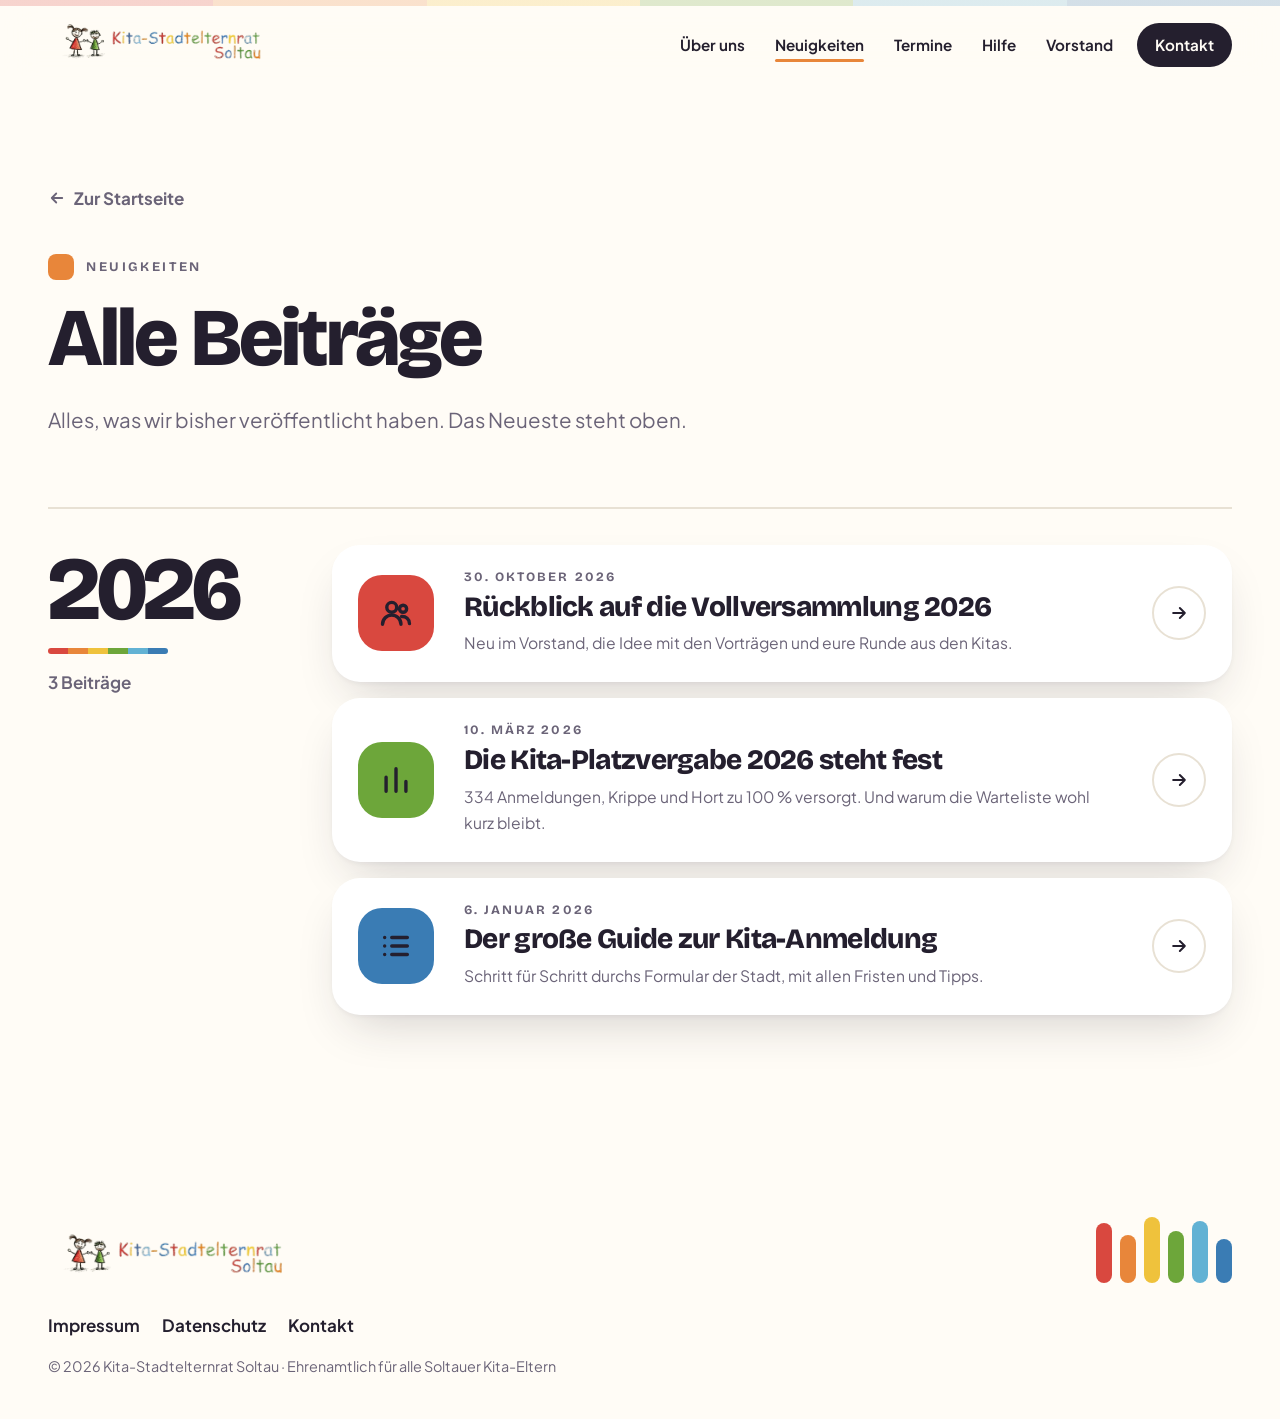
==== neuigkeiten/index.html @ 205c362f "Neue Webseite des Kita-Stadtelternrats Soltau Co-Authored-By: Claude Opus 5.5 <noreply@anthropic.com" ====
<!doctype html>
<html lang="de">
<head>
<meta charset="utf-8">
<meta name="viewport" content="width=device-width, initial-scale=1, viewport-fit=cover">
<title>Alle Neuigkeiten · Kita-Stadtelternrat Soltau</title>
<meta name="description" content="Alle Beiträge des Kita-Stadtelternrats Soltau: Rückblicke, Zahlen und Anleitungen für Eltern.">
<meta name="color-scheme" content="only light">
<meta name="theme-color" content="#FFFCF6">
<link rel="icon" href="../bilder/favicon.png">
<link rel="apple-touch-icon" href="../bilder/symbol.png">
<link rel="stylesheet" href="../css/stil.css">
<script>document.documentElement.classList.add('js')</script>
<script src="../js/bewegung.js" defer></script>
</head>
<body style="--c: var(--orange)">
<a class="springen" href="#inhalt">Zum Inhalt springen</a>

<header class="kopf">
  <div class="bogen"></div>
  <div class="huelle kopf-innen">
    <a class="marke" href="../" aria-label="Kita-Stadtelternrat Soltau, zur Startseite">
      <img src="../bilder/logo.png" alt="Kita-Stadtelternrat Soltau" width="1024" height="200">
    </a>
    <button class="menue-knopf" aria-expanded="false" aria-controls="navi" aria-label="Menü öffnen"><span></span><span></span><span></span></button>
    <nav class="navi" id="navi" aria-label="Hauptmenü">
      <a href="../#ueber-uns" style="--c: var(--rot)">Über uns</a>
      <a href="../neuigkeiten/" style="--c: var(--orange)" aria-current="page">Neuigkeiten</a>
      <a href="../#termine" style="--c: var(--gelb)">Termine</a>
      <a href="../#hilfe" style="--c: var(--gruen)">Hilfe</a>
      <a href="../#vorstand" style="--c: var(--hellblau)">Vorstand</a>
      <a class="knopf-klein" href="../#kontakt" style="--c: var(--blau)">Kontakt</a>
    </nav>
  </div>
</header>
<div class="lesefortschritt" aria-hidden="true"></div>


<main id="inhalt">
  <div class="huelle archiv-kopf">
    <a class="zurueck" href="../"><svg viewBox="0 0 24 24" fill="none" stroke="currentColor" stroke-width="2.4" stroke-linecap="round" stroke-linejoin="round" aria-hidden="true"><path d="M19 12H5M11 6l-6 6 6 6"/></svg>Zur Startseite</a>
    <p class="dachzeile"><i style="--c: var(--orange)"></i>Neuigkeiten</p>
    <h1 class="titel-gross">Alle Beiträge</h1>
    <p class="einleitung">Alles, was wir bisher veröffentlicht haben. Das Neueste steht oben.</p>
  </div>

  <section class="huelle archiv" aria-label="Beiträge nach Jahren">
    <div class="archiv-jahr">
      <div class="archiv-marke kleben">
        <h2>2026</h2>
        <div class="bogen" aria-hidden="true"></div>
        <p>3 Beiträge</p>
      </div>
      <ol class="archiv-liste">
          <li class="zeigen" style="--n: 0">
            <a class="eintrag" href="vollversammlung-2026.html" style="--c: var(--rot)">
              <div class="eintrag-kachel" style="view-transition-name: kachel-vollversammlung" aria-hidden="true"><svg viewBox="0 0 24 24" fill="none" stroke="currentColor" stroke-width="2.4" stroke-linecap="round" stroke-linejoin="round"><circle cx="9" cy="8" r="3.5"/><path d="M2.5 20a6.5 6.5 0 0 1 13 0"/><circle cx="17" cy="9" r="2.5"/><path d="M16 14.5a5 5 0 0 1 5.5 5"/></svg></div>
              <div class="eintrag-text"><time datetime="2026-10-30">30. Oktober 2026</time><h3>Rückblick auf die Vollversammlung 2026</h3><p>Neu im Vorstand, die Idee mit den Vorträgen und eure Runde aus den Kitas.</p></div>
              <span class="eintrag-pfeil" aria-hidden="true"><svg viewBox="0 0 24 24" fill="none" stroke="currentColor" stroke-width="2.4" stroke-linecap="round" stroke-linejoin="round" aria-hidden="true"><path d="M5 12h14M13 6l6 6-6 6"/></svg></span>
            </a>
          </li>
          <li class="zeigen" style="--n: 1">
            <a class="eintrag" href="kita-platzvergabe-2026.html" style="--c: var(--gruen)">
              <div class="eintrag-kachel" style="view-transition-name: kachel-platzvergabe" aria-hidden="true"><svg viewBox="0 0 24 24" fill="none" stroke="currentColor" stroke-width="2.4" stroke-linecap="round" stroke-linejoin="round"><path d="M5 20V10M12 20V4M19 20v-7"/></svg></div>
              <div class="eintrag-text"><time datetime="2026-03-10">10. März 2026</time><h3>Die Kita-Platzvergabe 2026 steht fest</h3><p>334 Anmeldungen, Krippe und Hort zu 100 % versorgt. Und warum die Warteliste wohl kurz bleibt.</p></div>
              <span class="eintrag-pfeil" aria-hidden="true"><svg viewBox="0 0 24 24" fill="none" stroke="currentColor" stroke-width="2.4" stroke-linecap="round" stroke-linejoin="round" aria-hidden="true"><path d="M5 12h14M13 6l6 6-6 6"/></svg></span>
            </a>
          </li>
          <li class="zeigen" style="--n: 2">
            <a class="eintrag" href="kita-anmeldung-2026.html" style="--c: var(--blau)">
              <div class="eintrag-kachel" style="view-transition-name: kachel-anmeldung" aria-hidden="true"><svg viewBox="0 0 24 24" fill="none" stroke="currentColor" stroke-width="2.4" stroke-linecap="round" stroke-linejoin="round"><path d="M9 6h11M9 12h11M9 18h11"/><path d="M4 6h.01M4 12h.01M4 18h.01"/></svg></div>
              <div class="eintrag-text"><time datetime="2026-01-06">6. Januar 2026</time><h3>Der große Guide zur Kita-Anmeldung</h3><p>Schritt für Schritt durchs Formular der Stadt, mit allen Fristen und Tipps.</p></div>
              <span class="eintrag-pfeil" aria-hidden="true"><svg viewBox="0 0 24 24" fill="none" stroke="currentColor" stroke-width="2.4" stroke-linecap="round" stroke-linejoin="round" aria-hidden="true"><path d="M5 12h14M13 6l6 6-6 6"/></svg></span>
            </a>
          </li>
      </ol>
    </div>
  </section>
</main>

<footer class="fuss">
  <div class="huelle">
    <div class="fuss-raster">
      <img class="fuss-logo" src="../bilder/logo.png" alt="Kita-Stadtelternrat Soltau" width="1024" height="200" loading="lazy">
      <div class="fuss-stifte" aria-hidden="true">
        <i style="--c: var(--rot); --h: 60px"></i><i style="--c: var(--orange); --h: 48px"></i><i style="--c: var(--gelb); --h: 66px"></i>
        <i style="--c: var(--gruen); --h: 52px"></i><i style="--c: var(--hellblau); --h: 62px"></i><i style="--c: var(--blau); --h: 44px"></i>
      </div>
    </div>
    <nav class="fuss-links" aria-label="Rechtliches">
      <a href="../impressum.html">Impressum</a>
      <a href="../datenschutz.html">Datenschutz</a>
      <a href="../#kontakt">Kontakt</a>
    </nav>
    <p class="fuss-klein">© 2026 Kita-Stadtelternrat Soltau · Ehrenamtlich für alle Soltauer Kita-Eltern</p>
  </div>
</footer>
</body>
</html>
---- css/stil.css ----
/* Kita-Stadtelternrat Soltau
   Farben aus dem Logo gemessen, wie auf Einladung, Folien und Instagram.
   Jeder Bereich bekommt eine der sechs Farben, die Wachsmalstifte sind das Erkennungszeichen. */

@font-face {
  font-family: "Bricolage Grotesque";
  src: url("../schriften/bricolage-grotesque.woff2") format("woff2");
  font-weight: 400 800;
  font-display: swap;
}
@font-face {
  font-family: "Plus Jakarta Sans";
  src: url("../schriften/plus-jakarta-sans.woff2") format("woff2");
  font-weight: 400 700;
  font-display: swap;
}

@view-transition { navigation: auto; }

:root {
  --rot: #D9483F;
  --orange: #E8863A;
  --gelb: #EFC23C;
  --gruen: #6DA63A;
  --hellblau: #62B2D4;
  --blau: #3A7CB4;

  --tinte: #241F2E;
  --leise: #6B6478;
  --papier: #FFFCF6;
  --sanft: #F6F1E7;
  --karte: #FFFFFF;
  --linie: #E8E1D4;
  --nacht: #241F2E;          /* die dunklen Bereiche wie Zahlen und Hilfe */
  --nacht-text: #F5F1FA;
  --nacht-leise: #ADA4BD;
  --auf-farbe: #241F2E;      /* Schrift auf den Farbfeldern: Weiß auf Gelb wäre unlesbar */

  --schatten: 0 2px 4px rgba(36, 31, 46, .04), 0 22px 50px -18px rgba(36, 31, 46, .22);
  --rund: 28px;
  --rand: clamp(16px, 4.5vw, 48px);
  --breite: 1220px;

  --anzeige: "Bricolage Grotesque", "Arial Black", system-ui, sans-serif;
  --text: "Plus Jakarta Sans", system-ui, -apple-system, "Segoe UI", Roboto, sans-serif;

  --weich: cubic-bezier(.22, 1, .36, 1);
  --feder: cubic-bezier(.34, 1.56, .64, 1);
  color-scheme: only light;   /* immer hell, auch wenn das Handy dunkel eingestellt ist */
}


/* ── Grundlagen ─────────────────────────────────────────────── */
*, *::before, *::after { box-sizing: border-box; }
html { -webkit-text-size-adjust: 100%; scroll-behavior: smooth; scroll-padding-top: 90px; overflow-x: clip; }
body {
  margin: 0;
  background: var(--papier);
  color: var(--tinte);
  font: 400 1.0625rem/1.65 var(--text);
  overflow-x: clip;
  -webkit-font-smoothing: antialiased;
}
img { max-width: 100%; height: auto; display: block; }
a { color: inherit; }
h1, h2, h3 {
  font-family: var(--anzeige);
  font-weight: 800;
  line-height: 1;
  letter-spacing: -.035em;
  margin: 0;
  text-wrap: balance;
}
p, ul, ol, figure { margin: 0; }
:focus-visible { outline: 3px solid var(--blau); outline-offset: 3px; border-radius: 8px; }
::selection { background: var(--gelb); color: var(--auf-farbe); }

.huelle { width: min(var(--breite), 100% - 2 * var(--rand)); margin-inline: auto; }
.nur-vorleser {
  position: absolute; width: 1px; height: 1px; overflow: hidden;
  clip: rect(0 0 0 0); white-space: nowrap;
}
.springen {
  position: absolute; left: 16px; top: -60px; z-index: 100;
  background: var(--tinte); color: var(--papier); padding: 10px 16px; border-radius: 12px;
  font-weight: 700; text-decoration: none; transition: top .2s;
}
.springen:focus { top: 16px; }

/* Die sechs Farben als Streifen, wie oben auf jedem Druckstück */
.bogen {
  height: 6px;
  background: linear-gradient(90deg,
    var(--rot) 0 16.66%, var(--orange) 0 33.33%, var(--gelb) 0 50%,
    var(--gruen) 0 66.66%, var(--hellblau) 0 83.33%, var(--blau) 0);
}

/* ── Kopf ───────────────────────────────────────────────────── */
.kopf {
  position: sticky; top: 0; z-index: 50;
  transition: box-shadow .4s var(--weich);
}
/* Milchglas auf eigener Ebene: direkt auf .kopf würde es das Handy-Menü in die Kopfzeile sperren */
.kopf::before {
  content: ""; position: absolute; inset: 0; z-index: -1;
  background: color-mix(in srgb, var(--papier) 84%, transparent);
  -webkit-backdrop-filter: saturate(1.5) blur(16px);
  backdrop-filter: saturate(1.5) blur(16px);
}
.kopf.gescrollt { box-shadow: 0 1px 0 var(--linie), 0 14px 34px -24px rgba(36, 31, 46, .45); }
.kopf .bogen { opacity: .22; }
/* Beim Scrollen malt sich der blasse Streifen von links kräftig aus, jede Farbe an ihrer Stelle */
.kopf .fortschritt {
  position: absolute; left: 0; top: 0; width: 100%; height: 6px; opacity: 1;
  clip-path: inset(0 calc(100% - var(--fortschritt, 0) * 100%) 0 0);
}
.kopf-innen {
  display: flex; align-items: center; justify-content: space-between; gap: 20px;
  height: 78px; transition: height .4s var(--weich);
}
.kopf.gescrollt .kopf-innen { height: 64px; }
.marke { display: flex; align-items: center; flex: none; border-radius: 14px; }
.marke img { height: 46px; width: auto; transition: height .4s var(--weich); }
.kopf.gescrollt .marke img { height: 40px; }

.navi { display: flex; align-items: center; gap: 2px; }
.navi a {
  --c: var(--blau);
  position: relative; padding: 9px 14px; border-radius: 999px;
  font-weight: 650; font-size: .95rem; text-decoration: none; white-space: nowrap;
  transition: background-color .25s, color .25s;
}
.navi a::after {
  content: ""; position: absolute; left: 14px; right: 14px; bottom: 5px; height: 3px; border-radius: 3px;
  background: var(--c); transform: scaleX(0); transform-origin: 0 50%; transition: transform .35s var(--weich);
}
.navi a:hover::after, .navi a[aria-current]::after { transform: scaleX(1); }
.navi a.knopf-klein {
  background: var(--tinte); color: var(--papier); margin-left: 8px; padding-inline: 18px;
}
.navi a.knopf-klein::after { display: none; }
.navi a.knopf-klein:hover { background: var(--rot); color: #fff; }

.menue-knopf {
  display: none; position: relative; z-index: 70;
  width: 50px; height: 50px; border: 0; border-radius: 16px;
  background: var(--tinte); color: var(--papier); cursor: pointer;
}
.menue-knopf span {
  position: absolute; left: 14px; right: 14px; height: 3px; border-radius: 3px; background: currentColor;
  transition: transform .4s var(--feder), opacity .2s;
}
.menue-knopf span:nth-child(1) { top: 17px; }
.menue-knopf span:nth-child(2) { top: 24px; }
.menue-knopf span:nth-child(3) { top: 31px; }
.menue-offen .menue-knopf span:nth-child(1) { transform: translateY(7px) rotate(45deg); }
.menue-offen .menue-knopf span:nth-child(2) { opacity: 0; transform: scaleX(0); }
.menue-offen .menue-knopf span:nth-child(3) { transform: translateY(-7px) rotate(-45deg); }

@media (max-width: 980px) {
  .menue-knopf { display: block; }
  .navi {
    position: fixed; inset: 0; z-index: 60;
    flex-direction: column; align-items: stretch; justify-content: center; gap: 6px;
    padding: calc(90px + env(safe-area-inset-top, 0px)) var(--rand) calc(40px + env(safe-area-inset-bottom, 0px));
    background: var(--papier);
    clip-path: circle(0 at calc(100% - 45px) 40px);
    transition: clip-path .7s var(--weich);
    visibility: hidden;
  }
  .menue-offen .navi { clip-path: circle(150% at calc(100% - 45px) 40px); visibility: visible; }
  .navi a {
    font-family: var(--anzeige); font-size: clamp(2rem, 9vw, 3rem); font-weight: 800;
    letter-spacing: -.03em; padding: 6px 0 6px 64px; border-radius: 0;
    opacity: 0; transform: translateY(24px);
    transition: opacity .5s var(--weich), transform .6s var(--weich);
  }
  .navi a::before {
    content: ""; position: absolute; left: 0; top: 50%; width: 42px; height: 42px; margin-top: -21px;
    border-radius: 13px; background: var(--c);
  }
  .navi a::after { display: none; }
  .navi a.knopf-klein { background: none; color: inherit; margin: 0; padding-left: 64px; }
  .menue-offen .navi a { opacity: 1; transform: none; }
  .menue-offen .navi a:nth-child(1) { transition-delay: .15s; }
  .menue-offen .navi a:nth-child(2) { transition-delay: .2s; }
  .menue-offen .navi a:nth-child(3) { transition-delay: .25s; }
  .menue-offen .navi a:nth-child(4) { transition-delay: .3s; }
  .menue-offen .navi a:nth-child(5) { transition-delay: .35s; }
  .menue-offen .navi a:nth-child(6) { transition-delay: .4s; }
  .menue-offen { overflow: hidden; }
}

/* ── Knöpfe ─────────────────────────────────────────────────── */
.knoepfe { display: flex; flex-wrap: wrap; gap: 12px; }
.knopf {
  --c: var(--tinte);
  display: inline-flex; align-items: center; gap: 10px;
  padding: 15px 24px; border-radius: 999px;
  border: 2px solid var(--tinte); background: transparent; color: var(--tinte);
  font: 700 1rem/1 var(--text); text-decoration: none; cursor: pointer;
  transition: transform .4s var(--feder), background-color .25s, color .25s, border-color .25s;
  will-change: transform;
}
.knopf svg { width: 18px; height: 18px; transition: transform .35s var(--feder); }
.knopf:hover svg { transform: translateX(4px); }
.knopf:hover { border-color: var(--c); }
.knopf-voll { background: var(--tinte); color: var(--papier); }
.knopf-voll:hover { background: var(--rot); border-color: var(--rot); color: #fff; }
.knopf-hell { border-color: var(--nacht-text); color: var(--nacht-text); }
.knopf-hell.knopf-voll { background: var(--nacht-text); color: var(--nacht); }
.knopf-hell.knopf-voll:hover { background: var(--gelb); border-color: var(--gelb); color: var(--auf-farbe); }
.knopf-hell:not(.knopf-voll):hover { border-color: var(--gelb); color: var(--gelb); }

/* ── Bereiche ───────────────────────────────────────────────── */
.bereich { padding-block: clamp(80px, 12vw, 150px); position: relative; }
.dachzeile {
  display: inline-flex; align-items: center; gap: 12px;
  font: 700 .82rem/1 var(--anzeige); letter-spacing: .2em; text-transform: uppercase; color: var(--leise);
}
.dachzeile i {
  display: block; width: 26px; height: 26px; border-radius: 8px; background: var(--c, var(--rot)); flex: none;
}
.titel-gross { font-size: clamp(2.6rem, 6.4vw, 5.2rem); margin-top: 18px; }
.titel-mittel { font-size: clamp(2rem, 4.4vw, 3.4rem); margin-top: 16px; }
.einleitung { font-size: clamp(1.1rem, 1.6vw, 1.3rem); line-height: 1.6; color: var(--leise); max-width: 60ch; margin-top: 24px; }
.einleitung b, .einleitung strong { color: var(--tinte); font-weight: 650; }
.farbe-rot { color: var(--rot); }

/* ── Startbild ──────────────────────────────────────────────── */
.held { padding-block: clamp(40px, 7vw, 100px) clamp(60px, 8vw, 110px); position: relative; }
.held-raster {
  display: grid; grid-template-columns: minmax(0, 1.25fr) minmax(0, .9fr);
  gap: clamp(24px, 5vw, 80px); align-items: end;
}
.held-titel { font-size: clamp(2.9rem, 8.2vw, 7.4rem); line-height: .93; letter-spacing: -.045em; margin-top: 22px; }
.wort { display: inline-block; overflow: clip; overflow-clip-margin: .12em; vertical-align: top; padding-bottom: .06em; }
.wort > span {
  display: inline-block; transform: translateY(105%);
  animation: wort-auf 1s var(--weich) calc(.1s + var(--i, 0) * .07s) forwards;
}
@keyframes wort-auf { to { transform: none; } }
.stimme { position: relative; display: inline-block; color: var(--rot); white-space: nowrap; }
.kritzel {
  position: absolute; left: -2%; bottom: -.16em; width: 104%; height: .32em; overflow: visible;
  pointer-events: none;
}
.kritzel path {
  fill: none; stroke: var(--rot); stroke-width: 7; stroke-linecap: round; stroke-linejoin: round;
  stroke-dasharray: 700; stroke-dashoffset: 700; opacity: .9;
  animation: kritzeln 1.1s var(--weich) 1.05s forwards;
}
@keyframes kritzeln { to { stroke-dashoffset: 0; } }
.held-unter {
  font-size: clamp(1.1rem, 1.7vw, 1.35rem); line-height: 1.55; color: var(--leise);
  max-width: 34ch; margin-top: 28px;
}
.held .knoepfe { margin-top: 34px; }
.einblenden { opacity: 0; transform: translateY(18px); animation: einblenden .9s var(--weich) var(--d, .6s) forwards; }
@keyframes einblenden { to { opacity: 1; transform: none; } }

.held-bild {
  position: relative; height: clamp(300px, 40vw, 500px);
  display: flex; align-items: flex-end; justify-content: center;
  --mx: 0; --my: 0;
}
.stifte {
  display: flex; align-items: flex-end; justify-content: flex-end; gap: clamp(8px, 1.4vw, 18px);
  flex: 1; min-width: 0; height: 100%; padding-bottom: 6px;
  transform: translate(calc(var(--mx) * -10px), calc(var(--my) * -6px));
  transition: transform .8s var(--weich);
  /* unten abgeschnitten: die Stifte schieben sich von unten ins Bild */
  clip-path: inset(-140px -60px -8px -60px);
}
/* Wachsmalstifte wie die, mit denen das Logo gemalt ist: Spitze, Wachs, Papier mit Wellenlinien */
.stift {
  --h: 300;
  --kragen: 14px;   /* freies Wachs unter der Spitze */
  --ende: 7px;      /* freies Wachs am unteren Ende */
  --licht: linear-gradient(90deg, rgba(36, 31, 46, .08), rgba(255, 255, 255, .45) 17%, rgba(255, 255, 255, 0) 40%,
                           rgba(36, 31, 46, 0) 60%, rgba(36, 31, 46, .28));
  --welle: url("data:image/svg+xml,%3Csvg xmlns='http://www.w3.org/2000/svg' viewBox='0 0 20 12' preserveAspectRatio='none'%3E%3Cpath d='M0 3.5Q5 .5 10 3.5T20 3.5M0 8.5Q5 5.5 10 8.5T20 8.5' fill='none' stroke='rgba(36,31,46,.5)' stroke-width='1.6' vector-effect='non-scaling-stroke'/%3E%3C/svg%3E");
  display: flex; flex-direction: column; flex: 0 1 58px; min-width: 18px;
  height: calc(var(--h) / 330 * 100%);
  filter: drop-shadow(4px 5px 5px rgba(36, 31, 46, .16));
  transform-origin: 50% 100%;
  transform: translateY(115%);
  animation:
    stift-auf 1.2s var(--feder) calc(.3s + var(--i) * .09s) forwards,
    stift-wippen 4.8s ease-in-out calc(1.6s + var(--i) * -.8s) infinite alternate;
  rotate: calc(var(--mx) * (var(--i) - 2.5) * 1.6deg);
  transition: rotate .8s var(--weich);
}
/* die Spitze, schon ein bisschen abgemalt */
.stift::before {
  content: ""; flex: none; aspect-ratio: 1 / 1.05; margin-bottom: -1px;
  background: radial-gradient(ellipse 22% 9% at 51% 7%, rgba(255, 255, 255, .5), transparent), var(--licht), var(--c);
  --spitze: url("data:image/svg+xml,%3Csvg xmlns='http://www.w3.org/2000/svg' viewBox='0 0 100 105' preserveAspectRatio='none'%3E%3Cpath d='M0 105V99C0 95 1.5 91 3.5 87L33 16C35.5 10 39 7.5 45 6.5L56 4.5C62 3.5 65.5 6 67.5 11L96.5 87C98.5 91 100 95 100 99V105Z'/%3E%3C/svg%3E");
  -webkit-mask: var(--spitze) 0 0 / 100% 100% no-repeat;
  mask: var(--spitze) 0 0 / 100% 100% no-repeat;
}
/* der Stift im Papier */
.stift::after {
  --papier-hoehe: calc(100% - var(--kragen) - var(--ende));
  content: ""; flex: 1; min-height: 0; border-radius: 0 0 7px 7px;
  background:
    var(--licht),
    var(--welle) 0 calc(var(--kragen) + 8px) / var(--wellen, 50%) 12px repeat-x,
    var(--welle) 0 calc(100% - var(--ende) - 8px) / var(--wellen, 50%) 12px repeat-x,
    linear-gradient(rgba(36, 31, 46, .45) 0 2px, transparent 2px calc(100% - 2px), rgba(36, 31, 46, .45) 0)
      0 var(--kragen) / 100% var(--papier-hoehe) no-repeat,
    linear-gradient(color-mix(in oklab, var(--c) 88%, #241F2E) 0 0) 0 var(--kragen) / 100% var(--papier-hoehe) no-repeat,
    var(--c);
}
@keyframes stift-auf { to { transform: none; } }
@keyframes stift-wippen { from { translate: 0 0; } to { translate: 0 -14px; } }
.held-bild { padding-left: clamp(90px, 13vw, 170px); }
.kinder {
  position: absolute; left: 0; bottom: 0; width: clamp(100px, 13vw, 170px);
  transform-origin: 50% 100%;
  opacity: 0; animation: einblenden .8s var(--weich) 1.2s forwards, winken 3.2s ease-in-out 2.2s infinite;
  translate: calc(var(--mx) * 14px) 0;
  transition: translate .8s var(--weich);
}
@keyframes winken { 0%, 100% { rotate: 0deg; } 50% { rotate: -3deg; } }
.held-schatten {
  position: absolute; left: 8%; right: 8%; bottom: -4px; height: 14px; border-radius: 50%;
  background: radial-gradient(closest-side, rgba(36, 31, 46, .18), transparent);
}

@media (max-width: 860px) {
  .held-raster { grid-template-columns: 1fr; }
  .held-bild { height: 215px; order: -1; margin-bottom: -12px; justify-content: flex-end; }
  .stifte { height: 100%; gap: 10px; }
  /* schmal wie echte Wachsmalstifte, sonst wirken sie auf dem Handy wie Klötze */
  .stift { flex-basis: 22px; --kragen: 9px; --ende: 5px; --wellen: 100%; }
  .kinder { left: 0; width: 130px; }
}

/* ── Laufband ───────────────────────────────────────────────── */
.laufband {
  background: var(--nacht); color: var(--nacht-text);
  transform: rotate(-1.6deg); margin-inline: -20px; padding: 18px 0; overflow: hidden;
  position: relative; z-index: 2;
}
.laufband-spur {
  display: flex; width: max-content; gap: 34px; align-items: center;
  animation: laufen 46s linear infinite;
}
.laufband:hover .laufband-spur { animation-play-state: paused; }
.laufband span { font: 800 clamp(1.3rem, 2.6vw, 2rem)/1 var(--anzeige); letter-spacing: -.02em; white-space: nowrap; }
.laufband b { display: block; width: 18px; height: 18px; border-radius: 6px; background: var(--c); flex: none; rotate: 12deg; }
@keyframes laufen { to { transform: translateX(-50%); } }

/* ── Erscheinen beim Scrollen ───────────────────────────────── */
.js .zeigen { opacity: 0; transform: translateY(40px); transition: opacity .9s var(--weich), transform 1s var(--weich); transition-delay: calc(var(--n, 0) * 90ms); }
.js .zeigen.da { opacity: 1; transform: none; }

/* ── Wer wir sind ───────────────────────────────────────────── */
.drei { display: grid; grid-template-columns: repeat(3, minmax(0, 1fr)); gap: 20px; margin-top: 56px; }
.drei-karte {
  position: relative; padding: 34px 30px 36px; border-radius: var(--rund);
  background: var(--nacht); color: var(--nacht-text); overflow: hidden;
  transform-style: preserve-3d;
  transition: transform .5s var(--weich), box-shadow .5s var(--weich);
}
.drei-karte:hover { box-shadow: var(--schatten); }
.drei-karte .symbol {
  width: 64px; height: 64px; border-radius: 20px; background: var(--c);
  display: grid; place-items: center; color: var(--auf-farbe);
  transition: transform .6s var(--feder), border-radius .6s var(--weich);
}
.drei-karte:hover .symbol { transform: rotate(-10deg) scale(1.08); border-radius: 50%; }
.symbol svg { width: 30px; height: 30px; }
.drei-karte h3 { font-size: 2rem; margin-top: 30px; }
.drei-karte p { color: var(--nacht-leise); margin-top: 12px; }
.drei-karte::after {
  content: ""; position: absolute; right: -40px; top: -40px; width: 140px; height: 140px; border-radius: 40px;
  background: var(--c); opacity: .12; rotate: 20deg; transition: rotate 1s var(--weich), scale 1s var(--weich);
}
.drei-karte:hover::after { rotate: 60deg; scale: 1.3; }
.motivation {
  margin-top: 40px; font: 800 clamp(1.4rem, 2.6vw, 2.1rem)/1.2 var(--anzeige); letter-spacing: -.02em; max-width: 30ch;
}
.motivation span { color: var(--leise); font-weight: 600; }

/* ── Wofür wir uns einsetzen ────────────────────────────────── */
.einsatz { background: var(--sanft); }
.einsatz-raster { display: grid; grid-template-columns: minmax(0, .85fr) minmax(0, 1.15fr); gap: clamp(32px, 6vw, 90px); }
.kleben { position: sticky; top: 130px; align-self: start; }
.themen-liste { display: flex; flex-direction: column; gap: 18px; }
.thema {
  display: grid; grid-template-columns: auto minmax(0, 1fr); gap: 26px; align-items: start;
  padding: 34px; border-radius: var(--rund); background: var(--karte); box-shadow: var(--schatten);
}
.thema-nr {
  width: 76px; height: 76px; border-radius: 24px; background: var(--c); color: var(--auf-farbe);
  display: grid; place-items: center; font: 800 1.9rem/1 var(--anzeige);
  transition: transform .9s var(--feder) .2s;
}
.js .thema .thema-nr { transform: rotate(-8deg) scale(.7); }
.js .thema.da .thema-nr { transform: none; }
.thema h3 { font-size: clamp(1.6rem, 2.6vw, 2.1rem); }
.thema p { color: var(--leise); margin-top: 10px; }

/* ── Aufbau: die Treppe ─────────────────────────────────────── */
.treppe { display: grid; grid-template-columns: repeat(3, minmax(0, 1fr)); gap: 20px; align-items: end; margin-top: 64px; }
.stufe {
  --hoehe: 300px;
  position: relative; min-height: var(--hoehe); padding: 30px; border-radius: var(--rund);
  background: var(--karte); border: 2px solid var(--linie);
  display: flex; flex-direction: column; justify-content: flex-start;
  transform-origin: 50% 100%;
  transition: transform 1.1s var(--feder), opacity .6s var(--weich);
  transition-delay: calc(var(--n) * 160ms);
}
.js .stufe { transform: scaleY(.25); opacity: 0; }
.js .stufe > * { opacity: 0; }
.stufe > * { transition: opacity .6s var(--weich) calc(var(--n) * 160ms + .5s); }
.js .treppe.da .stufe, .js .treppe.da .stufe > * { transform: none; opacity: 1; }
.stufe:nth-child(1) { --hoehe: 280px; }
.stufe:nth-child(2) { --hoehe: 350px; }
.stufe:nth-child(3) { --hoehe: 420px; background: var(--nacht); color: var(--nacht-text); border-color: var(--nacht); }
.stufe-kopf { display: flex; justify-content: space-between; align-items: center; }
.stufe-kopf small { font: 700 .78rem/1 var(--anzeige); letter-spacing: .2em; color: var(--leise); }
.stufe:nth-child(3) .stufe-kopf small, .stufe:nth-child(3) p { color: var(--nacht-leise); }
.stufe-kopf b {
  width: 54px; height: 54px; border-radius: 17px; background: var(--c); color: var(--auf-farbe);
  display: grid; place-items: center; font: 800 1.5rem/1 var(--anzeige);
}
.stufe h3 { font-size: clamp(1.5rem, 2.4vw, 2rem); margin-top: auto; padding-top: 40px; }
.stufe p { color: var(--leise); margin-top: 10px; }
.treppe-pfeil { color: var(--leise); margin-top: 26px; max-width: 62ch; }

/* ── Partner: die Umlaufbahn ────────────────────────────────── */
.partner-raster { display: grid; grid-template-columns: minmax(0, 1fr) minmax(0, 1fr); gap: clamp(32px, 6vw, 80px); align-items: center; }
.bahn { position: relative; width: min(100%, 540px); aspect-ratio: 1; margin-inline: auto; }
.bahn-ring {
  position: absolute; inset: 12%; border-radius: 50%;
  border: 2px dashed var(--linie);
  animation: drehen 80s linear infinite;
}
.bahn-ring.zwei { inset: 26%; border-style: dotted; animation-direction: reverse; animation-duration: 60s; }
.bahn-dreher { position: absolute; inset: 0; animation: drehen 70s linear infinite; }
.bahn:hover .bahn-dreher, .bahn:hover .bahn-ring, .bahn:hover .bahn-chip { animation-play-state: paused; }
.bahn-linien { position: absolute; inset: 0; width: 100%; height: 100%; overflow: visible; }
.bahn-linien line { stroke: var(--linie); stroke-width: .5; stroke-dasharray: 100; transition: stroke-dashoffset 1.4s var(--weich); }
.js .bahn-linien line { stroke-dashoffset: 100; }
.js .bahn.da .bahn-linien line { stroke-dashoffset: 0; }
.bahn-chip {
  position: absolute; left: var(--x); top: var(--y);
  translate: -50% -50%;
  animation: drehen 70s linear infinite reverse;
}
.bahn-chip span {
  display: block; padding: 12px 18px; border-radius: 999px; white-space: nowrap;
  background: var(--karte); border: 2px solid var(--linie); box-shadow: var(--schatten);
  font: 700 clamp(.82rem, 1.5vw, 1rem)/1 var(--text);
  transition: scale .8s var(--feder) calc(.4s + var(--n) * .12s);
}
.js .bahn-chip span { scale: 0; }
.js .bahn.da .bahn-chip span { scale: 1; }
.bahn-chip.gross span { background: var(--rot); border-color: var(--rot); color: #fff; font-size: clamp(.95rem, 1.8vw, 1.15rem); padding: 15px 22px; }
.bahn-chip.hervor span { background: var(--gruen); border-color: var(--gruen); color: var(--auf-farbe); }
.bahn-mitte {
  position: absolute; inset: 34%; border-radius: 50%; background: var(--nacht); color: var(--nacht-text);
  display: grid; place-items: center; text-align: center; padding: 10px;
  font: 800 clamp(.95rem, 1.9vw, 1.35rem)/1.05 var(--anzeige); letter-spacing: -.02em;
  box-shadow: 0 0 0 10px color-mix(in srgb, var(--nacht) 12%, transparent), 0 0 0 22px color-mix(in srgb, var(--nacht) 6%, transparent);
  animation: pochen 3.6s ease-in-out infinite;
}
@keyframes drehen { to { rotate: 360deg; } }
@keyframes pochen { 50% { box-shadow: 0 0 0 16px color-mix(in srgb, var(--nacht) 10%, transparent), 0 0 0 34px color-mix(in srgb, var(--nacht) 4%, transparent); } }
.stimme-box {
  margin-top: 30px; padding: 26px 28px; border-radius: 24px;
  background: color-mix(in srgb, var(--gruen) 16%, var(--papier));
  display: grid; grid-template-columns: auto minmax(0, 1fr); gap: 18px; align-items: start;
}
.stimme-box i { width: 46px; height: 46px; border-radius: 14px; background: var(--gruen); display: block; }
.stimme-box b { font: 800 1.3rem/1.1 var(--anzeige); display: block; }
.stimme-box p { color: var(--leise); margin-top: 6px; }

/* ── Zahlen ─────────────────────────────────────────────────── */
.zahlen { background: var(--nacht); color: var(--nacht-text); overflow: hidden; }
.zahlen .dachzeile, .zahlen .einleitung { color: var(--nacht-leise); }
.zahlen-raster { display: grid; grid-template-columns: repeat(3, minmax(0, 1fr)); gap: 20px; margin-top: 56px; }
.zahl {
  padding: 34px 30px; border-radius: var(--rund);
  background: color-mix(in srgb, var(--nacht-text) 6%, transparent);
  border: 1px solid color-mix(in srgb, var(--nacht-text) 12%, transparent);
  display: flex; flex-direction: column; gap: 14px;
}
.zahl-wert {
  font: 800 clamp(3.4rem, 7vw, 5.6rem)/.9 var(--anzeige); letter-spacing: -.05em;
  font-variant-numeric: tabular-nums; color: var(--c);
}
.zahl-wert small { font-size: .45em; letter-spacing: -.02em; }
.zahl p { color: var(--nacht-leise); }
.zahl p b { color: var(--nacht-text); }
.balken { height: 12px; border-radius: 99px; background: color-mix(in srgb, var(--nacht-text) 12%, transparent); overflow: hidden; margin-top: auto; }
.balken i { display: block; height: 100%; width: var(--w); border-radius: 99px; background: var(--c); transform-origin: 0 50%; transition: transform 2s var(--weich) .3s; }
.js .balken i { transform: scaleX(0); }
.js .zahlen-raster.da .balken i { transform: none; }
.zahlen .knoepfe { margin-top: 40px; }
.zahlen-deko {
  position: absolute; right: -60px; bottom: -80px; display: flex; gap: 14px; align-items: flex-end; opacity: .14; rotate: -14deg;
  pointer-events: none;
}
.zahlen-deko i { display: block; width: 46px; border-radius: 99px; background: var(--c); }

/* ── Neuigkeiten ────────────────────────────────────────────── */
.kopf-zeile { display: flex; justify-content: space-between; align-items: end; gap: 24px; flex-wrap: wrap; }
.beitraege { display: grid; grid-template-columns: repeat(3, minmax(0, 1fr)); gap: 22px; margin-top: 56px; }
.beitrag {
  position: relative; display: flex; flex-direction: column;
  border-radius: var(--rund); background: var(--karte); box-shadow: var(--schatten);
  text-decoration: none; overflow: hidden;
  transition: transform .5s var(--weich), box-shadow .5s var(--weich);
}
.beitrag:hover { transform: translateY(-8px) rotate(-.4deg); }
.beitrag-bild {
  position: relative; height: 200px; background: color-mix(in srgb, var(--c) 22%, var(--papier));
  display: flex; align-items: flex-end; gap: 10px; padding: 0 26px; overflow: hidden;
}
.beitrag-bild i {
  display: block; width: 30px; border-radius: 99px 99px 0 0; background: var(--c);
  height: var(--h); transition: height .7s var(--feder);
  transition-delay: calc(var(--i) * 50ms);
}
.beitrag:hover .beitrag-bild i { height: calc(var(--h) + 30px); }
.beitrag-bild i:nth-child(2n) { opacity: .55; }
.beitrag-kachel {
  position: absolute; right: 24px; top: 24px; width: 72px; height: 72px; border-radius: 22px; background: var(--c);
  display: grid; place-items: center; color: var(--auf-farbe);
  transition: transform .6s var(--feder), border-radius .6s var(--weich);
}
.beitrag:hover .beitrag-kachel { transform: rotate(12deg) scale(1.1); border-radius: 50%; }
.beitrag-kachel svg { width: 32px; height: 32px; }
.beitrag-text { padding: 26px 28px 30px; display: flex; flex-direction: column; gap: 12px; flex: 1; }
.beitrag-text time, .eintrag-text time { font: 700 .8rem/1 var(--anzeige); letter-spacing: .16em; text-transform: uppercase; color: var(--leise); }
.beitrag-text h3 { font-size: 1.55rem; line-height: 1.08; letter-spacing: -.025em; }
.beitrag-text p { color: var(--leise); font-size: .98rem; }
.weiter { margin-top: auto; padding-top: 8px; font-weight: 700; display: inline-flex; align-items: center; gap: 8px; }
.weiter svg { width: 18px; height: 18px; transition: transform .35s var(--feder); }
.beitrag:hover .weiter svg { transform: translateX(6px); }

/* ── Termin ─────────────────────────────────────────────────── */
.termin {
  display: grid; grid-template-columns: auto minmax(0, 1fr) auto; gap: clamp(24px, 4vw, 56px); align-items: center;
  margin-top: 48px; padding: clamp(28px, 4vw, 52px); border-radius: 36px;
  background: color-mix(in srgb, var(--blau) 12%, var(--papier)); border: 2px solid color-mix(in srgb, var(--blau) 30%, transparent);
}
.kalender {
  width: clamp(130px, 16vw, 180px); border-radius: 28px; overflow: hidden; background: var(--karte);
  box-shadow: var(--schatten); text-align: center; rotate: -4deg; transition: rotate .6s var(--feder);
}
.termin:hover .kalender { rotate: 3deg; }
.kalender small { display: block; background: var(--blau); color: #fff; padding: 10px; font: 700 .85rem/1 var(--anzeige); letter-spacing: .18em; text-transform: uppercase; }
.kalender b { display: block; font: 800 clamp(3.6rem, 7vw, 5rem)/1 var(--anzeige); letter-spacing: -.05em; padding: 14px 0 4px; }
.kalender span { display: block; padding-bottom: 16px; font-weight: 700; color: var(--leise); }
.termin h3 { font-size: clamp(1.8rem, 3.6vw, 2.8rem); }
.termin p { color: var(--leise); margin-top: 12px; max-width: 46ch; }
.countdown { text-align: center; }
.countdown b { display: block; font: 800 clamp(3.4rem, 7vw, 5.4rem)/.9 var(--anzeige); letter-spacing: -.05em; color: var(--blau); font-variant-numeric: tabular-nums; }
.countdown span { font-weight: 700; color: var(--leise); }

/* ── Hilfe ──────────────────────────────────────────────────── */
.hilfe { background: var(--nacht); color: var(--nacht-text); overflow: hidden; }
.hilfe .dachzeile { color: var(--nacht-leise); }
.hilfe .einleitung { color: var(--nacht-leise); }
.hilfe .einleitung b { color: var(--nacht-text); }
.hilfe-raster { display: grid; grid-template-columns: minmax(0, 1fr) minmax(0, 1fr); gap: clamp(32px, 6vw, 90px); align-items: start; }
.hilfe .knoepfe { margin-top: 36px; }
.fragen { display: flex; flex-direction: column; gap: 12px; }
.fragen h3 { font-size: 1.1rem; font-family: var(--anzeige); letter-spacing: .14em; text-transform: uppercase; color: var(--nacht-leise); margin-bottom: 8px; }
.frage {
  border-radius: 22px; background: color-mix(in srgb, var(--nacht-text) 7%, transparent);
  border: 1px solid color-mix(in srgb, var(--nacht-text) 12%, transparent);
  overflow: hidden; transition: background-color .3s;
}
.frage[open] { background: color-mix(in srgb, var(--nacht-text) 11%, transparent); }
.frage summary {
  list-style: none; cursor: pointer; display: flex; gap: 16px; align-items: center; justify-content: space-between;
  padding: 22px 24px; font: 700 1.1rem/1.3 var(--text);
}
.frage summary::-webkit-details-marker { display: none; }
.frage summary i {
  flex: none; width: 36px; height: 36px; border-radius: 12px; background: var(--c); position: relative;
  transition: rotate .5s var(--feder), border-radius .4s;
}
.frage summary i::before, .frage summary i::after {
  content: ""; position: absolute; left: 50%; top: 50%; width: 14px; height: 3px; margin: -1.5px 0 0 -7px;
  background: var(--auf-farbe); border-radius: 2px;
}
.frage summary i::after { rotate: 90deg; transition: rotate .4s var(--weich); }
.frage[open] summary i { rotate: 180deg; border-radius: 50%; }
.frage[open] summary i::after { rotate: 0deg; }
.frage-antwort { padding: 0 24px 24px; color: var(--nacht-leise); }
.frage-antwort p + p { margin-top: 10px; }
.hilfe-deko { position: absolute; left: -40px; bottom: -60px; display: flex; gap: 12px; align-items: flex-end; opacity: .1; rotate: 12deg; pointer-events: none; }
.hilfe-deko i { display: block; width: 40px; border-radius: 99px; background: var(--c); }

/* ── Vorstand ───────────────────────────────────────────────── */
.vorstand-raster { display: grid; grid-template-columns: repeat(5, minmax(0, 1fr)); gap: 18px; margin-top: 56px; }
.person {
  padding: 26px 22px 28px; border-radius: var(--rund); background: var(--karte); box-shadow: var(--schatten);
  display: flex; flex-direction: column; gap: 6px; position: relative;
}
.person-zeichen {
  width: 84px; height: 84px; border-radius: 26px; background: var(--c); color: var(--auf-farbe);
  display: grid; place-items: center; font: 800 2rem/1 var(--anzeige); letter-spacing: -.04em; margin-bottom: 18px;
  transition: transform .6s var(--feder), border-radius .5s var(--weich);
}
.person:hover .person-zeichen { transform: rotate(-8deg) translateY(-4px); border-radius: 50%; }
.person h3 { font-size: 1.3rem; letter-spacing: -.02em; line-height: 1.1; }
.person p { color: var(--leise); font-size: .95rem; line-height: 1.4; }
.neu {
  position: absolute; right: 16px; top: 16px; padding: 6px 12px; border-radius: 99px;
  background: var(--gruen); color: var(--auf-farbe); font: 800 .75rem/1 var(--anzeige); letter-spacing: .1em; text-transform: uppercase;
  animation: wackeln 2.6s ease-in-out infinite;
}
@keyframes wackeln { 0%, 70%, 100% { rotate: 0deg; } 76% { rotate: -8deg; } 84% { rotate: 7deg; } 92% { rotate: -3deg; } }
.vertretung-hinweis {
  margin-top: 28px; padding: 24px 28px; border-radius: 24px; background: var(--sanft);
  display: flex; gap: 18px; align-items: center; flex-wrap: wrap;
}
.vertretung-hinweis p { color: var(--leise); flex: 1 1 30ch; min-width: 0; }
.vertretung-hinweis b { color: var(--tinte); }

/* ── Kontakt ────────────────────────────────────────────────── */
.kontakt { background: var(--sanft); }
.post {
  display: block; margin-top: 30px; text-decoration: none; overflow-wrap: anywhere;
  font: 800 clamp(1.7rem, 5.6vw, 4.6rem)/1 var(--anzeige); letter-spacing: -.045em;
  background: linear-gradient(90deg, var(--rot), var(--orange), var(--gelb), var(--gruen), var(--hellblau), var(--blau), var(--rot)) 0 100% / 200% 6px no-repeat;
  padding-bottom: 14px; transition: background-position 1.2s var(--weich);
}
.post:hover { background-position: 100% 100%; }
.kontakt-raster { display: grid; grid-template-columns: repeat(3, minmax(0, 1fr)); gap: 18px; margin-top: 44px; }
.kontakt-karte { padding: 26px 28px; border-radius: 24px; background: var(--karte); }
.kontakt-karte small { display: block; font: 700 .78rem/1 var(--anzeige); letter-spacing: .18em; text-transform: uppercase; color: var(--leise); margin-bottom: 12px; }
.kontakt-karte a, .kontakt-karte p { font-weight: 650; font-size: 1.1rem; line-height: 1.45; text-decoration: none; }
.kopieren {
  margin-top: 26px; display: inline-flex; align-items: center; gap: 10px; border: 0; cursor: pointer;
  padding: 12px 18px; border-radius: 999px; background: var(--karte); color: var(--tinte);
  font: 700 .95rem/1 var(--text); box-shadow: var(--schatten); transition: transform .4s var(--feder);
}
.kopieren:hover { transform: translateY(-2px); }
.kopieren svg { width: 18px; height: 18px; }
.kopieren.ok { background: var(--gruen); color: var(--auf-farbe); }

/* ── Fuß ────────────────────────────────────────────────────── */
.fuss { padding-block: 70px 40px; }
.fuss-raster { display: flex; justify-content: space-between; align-items: flex-end; gap: 30px; flex-wrap: wrap; }
.fuss-logo { width: 260px; }
.fuss-stifte { display: flex; gap: 8px; align-items: flex-end; height: 70px; }
.fuss-stifte i { display: block; width: 16px; border-radius: 99px; background: var(--c); height: var(--h); transition: height .5s var(--feder); }
.fuss-stifte:hover i { height: calc(var(--h) * .5); }
.fuss-stifte:hover i:nth-child(2n) { height: 100%; }
.fuss-links { display: flex; gap: 22px; flex-wrap: wrap; margin-top: 28px; font-weight: 650; }
.fuss-links a { text-decoration: none; }
.fuss-links a:hover { text-decoration: underline; text-decoration-thickness: 2px; text-underline-offset: 4px; }
.fuss-klein { color: var(--leise); font-size: .9rem; margin-top: 16px; }

/* ── Beitragsseiten ─────────────────────────────────────────── */
/* Kopf, Text und Rechtsseiten teilen sich eine Spalte, damit die linken Kanten fluchten */
.artikel-kopf, .artikel, .recht { max-width: 760px; margin-inline: auto; }
.artikel-kopf { padding-block: clamp(48px, 8vw, 100px) 40px; }
.zurueck { display: inline-flex; align-items: center; gap: 8px; font-weight: 700; text-decoration: none; color: var(--leise); }
.zurueck svg { width: 18px; height: 18px; transition: transform .35s var(--feder); }
.zurueck:hover svg { transform: translateX(-5px); }
.artikel-kachel {
  width: 96px; height: 96px; border-radius: 30px; background: var(--c); color: var(--auf-farbe);
  display: grid; place-items: center; margin-top: 36px;
  animation: kachel-rein 1s var(--feder) both;
}
.artikel-kachel svg { width: 42px; height: 42px; }
@keyframes kachel-rein { from { transform: scale(.4) rotate(-30deg); } }
.artikel-kopf h1 { font-size: clamp(2.3rem, 5.6vw, 4.4rem); margin-top: 28px; max-width: 20ch; }
.artikel-meta { margin-top: 22px; color: var(--leise); font-weight: 600; display: flex; gap: 16px; flex-wrap: wrap; }
.artikel {
  padding-bottom: 100px;
  font-size: 1.12rem; line-height: 1.75;
}
.artikel > * + * { margin-top: 1.1em; }
.artikel h2 { font-size: clamp(1.6rem, 3vw, 2.1rem); margin-top: 2em; letter-spacing: -.025em; line-height: 1.1; }
.artikel h3 { font-size: 1.3rem; margin-top: 1.6em; letter-spacing: -.015em; line-height: 1.2; }
.artikel ul, .artikel ol { padding-left: 1.3em; }
.artikel li + li { margin-top: .5em; }
.artikel li::marker { color: var(--c); font-weight: 800; }
.artikel a { text-decoration-thickness: 2px; text-underline-offset: 3px; text-decoration-color: var(--c); }
.artikel strong { font-weight: 700; }
.kasten {
  padding: 24px 28px; border-radius: 22px; background: color-mix(in srgb, var(--c) 14%, var(--papier));
  border: 2px solid color-mix(in srgb, var(--c) 30%, transparent);
}
.kasten > * + * { margin-top: .7em; }
.artikel-zahlen { display: grid; grid-template-columns: repeat(3, minmax(0, 1fr)); gap: 12px; }
.artikel-zahlen div { padding: 20px; border-radius: 20px; background: var(--sanft); }
.artikel-zahlen b { display: block; font: 800 2.4rem/1 var(--anzeige); letter-spacing: -.04em; color: var(--c); font-variant-numeric: tabular-nums; }
.artikel-zahlen span { display: block; font-size: .95rem; color: var(--leise); margin-top: 6px; line-height: 1.35; }
.lesefortschritt { position: fixed; left: 0; right: 0; bottom: 0; height: 5px; z-index: 40; transform-origin: 0 50%; transform: scaleX(var(--fortschritt, 0)); background: var(--c); }
.weitere { border-top: 2px solid var(--linie); padding-block: 70px; }
.weitere h2 { font-size: clamp(1.8rem, 3.6vw, 2.6rem); }
.weitere .beitraege { grid-template-columns: repeat(2, minmax(0, 1fr)); margin-top: 32px; }

/* ── Alle Beiträge ──────────────────────────────────────────── */
.archiv-kopf { padding-block: clamp(48px, 8vw, 100px) clamp(40px, 6vw, 70px); }
.archiv-kopf .dachzeile { display: flex; margin-top: 40px; }
.archiv { padding-bottom: clamp(80px, 10vw, 130px); }
.archiv-jahr {
  display: grid; grid-template-columns: minmax(0, 220px) minmax(0, 1fr); gap: clamp(24px, 5vw, 70px);
  border-top: 2px solid var(--linie); padding-top: 36px;
}
.archiv-jahr + .archiv-jahr { margin-top: 80px; }
.archiv-marke h2 { font-size: clamp(3.2rem, 7vw, 5.6rem); letter-spacing: -.05em; font-variant-numeric: tabular-nums; }
.archiv-marke .bogen { width: 120px; border-radius: 99px; margin-top: 14px; }
.archiv-marke p { margin-top: 14px; color: var(--leise); font-weight: 650; }
.archiv-liste { list-style: none; margin: 0; padding: 0; display: grid; gap: 16px; }
.eintrag {
  position: relative; display: grid; grid-template-columns: auto minmax(0, 1fr) auto; align-items: center;
  gap: clamp(16px, 3vw, 30px); padding: clamp(18px, 2.4vw, 26px);
  border-radius: var(--rund); background: var(--karte); box-shadow: var(--schatten);
  text-decoration: none; overflow: hidden; isolation: isolate;
  transition: transform .5s var(--weich);
}
/* beim Drüberfahren läuft die Farbe des Beitrags von links hinein */
.eintrag::before {
  content: ""; position: absolute; inset: 0; z-index: -1;
  background: color-mix(in srgb, var(--c) 14%, var(--karte));
  transform: scaleX(0); transform-origin: 0 50%; transition: transform .6s var(--weich);
}
.eintrag:hover { transform: translateX(8px); }
.eintrag:hover::before { transform: none; }
.eintrag-kachel {
  width: 76px; height: 76px; border-radius: 24px; background: var(--c); color: var(--auf-farbe);
  display: grid; place-items: center;
  transition: transform .6s var(--feder), border-radius .6s var(--weich);
}
.eintrag:hover .eintrag-kachel { transform: rotate(12deg) scale(1.08); border-radius: 50%; }
.eintrag-kachel svg { width: 34px; height: 34px; }
.eintrag-text { display: grid; gap: 8px; }
.eintrag-text h3 { font-size: clamp(1.3rem, 2.4vw, 1.75rem); line-height: 1.1; letter-spacing: -.025em; }
.eintrag-text p { color: var(--leise); font-size: .98rem; }
.eintrag-pfeil {
  width: 54px; height: 54px; border-radius: 50%; border: 2px solid var(--linie);
  display: grid; place-items: center;
  transition: background-color .3s, border-color .3s, color .3s;
}
.eintrag-pfeil svg { width: 20px; height: 20px; transition: transform .4s var(--feder); }
.eintrag:hover .eintrag-pfeil { background: var(--c); border-color: var(--c); color: var(--auf-farbe); }
.eintrag:hover .eintrag-pfeil svg { transform: translateX(3px); }
@media (max-width: 900px) {
  .archiv-jahr { grid-template-columns: 1fr; gap: 26px; }
}
@media (max-width: 560px) {
  .eintrag { grid-template-columns: auto minmax(0, 1fr); align-items: start; }
  .eintrag-kachel { width: 54px; height: 54px; border-radius: 18px; }
  .eintrag-kachel svg { width: 26px; height: 26px; }
  .eintrag-pfeil { display: none; }
}

.recht { padding-bottom: 100px; }
.recht h2 { font-size: 1.5rem; margin-top: 2em; letter-spacing: -.02em; }
.recht p, .recht ul { margin-top: .8em; color: var(--leise); }
.recht strong { color: var(--tinte); }

.nicht-gefunden { min-height: 70vh; display: grid; place-items: center; text-align: center; padding-block: 60px; }
.nicht-gefunden .stifte { height: 200px; justify-content: center; margin-bottom: 30px; }
.nicht-gefunden .stift:nth-child(odd) { animation: stift-auf 1.2s var(--feder) calc(.3s + var(--i) * .09s) forwards, umkippen 3s ease-in-out 1.8s infinite alternate; }
@keyframes umkippen { to { rotate: 14deg; } }

/* ── Schmale Bildschirme ────────────────────────────────────── */
@media (max-width: 1060px) {
  .vorstand-raster { grid-template-columns: repeat(3, minmax(0, 1fr)); }
}
@media (max-width: 900px) {
  .drei, .zahlen-raster, .beitraege, .kontakt-raster { grid-template-columns: 1fr; }
  .einsatz-raster, .partner-raster, .hilfe-raster { grid-template-columns: 1fr; }
  .kleben { position: static; }
  .treppe { grid-template-columns: 1fr; }
  .stufe, .stufe:nth-child(n) { min-height: 0; }
  .stufe h3 { padding-top: 24px; }
  .termin { grid-template-columns: auto minmax(0, 1fr); }
  .countdown { grid-column: 1 / -1; text-align: left; display: flex; align-items: baseline; gap: 12px; }
  .weitere .beitraege { grid-template-columns: 1fr; }
  .vorstand-raster { grid-template-columns: repeat(2, minmax(0, 1fr)); }
}
@media (max-width: 560px) {
  .termin { grid-template-columns: 1fr; }
  .thema { grid-template-columns: 1fr; padding: 26px; }
  .vorstand-raster { grid-template-columns: 1fr 1fr; gap: 12px; }
  .person { padding: 20px 16px 22px; }
  .person-zeichen { width: 64px; height: 64px; font-size: 1.6rem; border-radius: 20px; }
  .artikel-zahlen { grid-template-columns: 1fr; }
  .bahn-chip span { padding: 9px 12px; }
}

/* ── Wer keine Bewegung möchte, bekommt keine ───────────────── */
@media (prefers-reduced-motion: reduce) {
  *, *::before, *::after { animation-duration: .01ms !important; animation-delay: 0s !important; animation-iteration-count: 1 !important; transition-duration: .01ms !important; transition-delay: 0s !important; scroll-behavior: auto !important; }
  .js .zeigen { opacity: 1; transform: none; }
  @view-transition { navigation: none; }
}
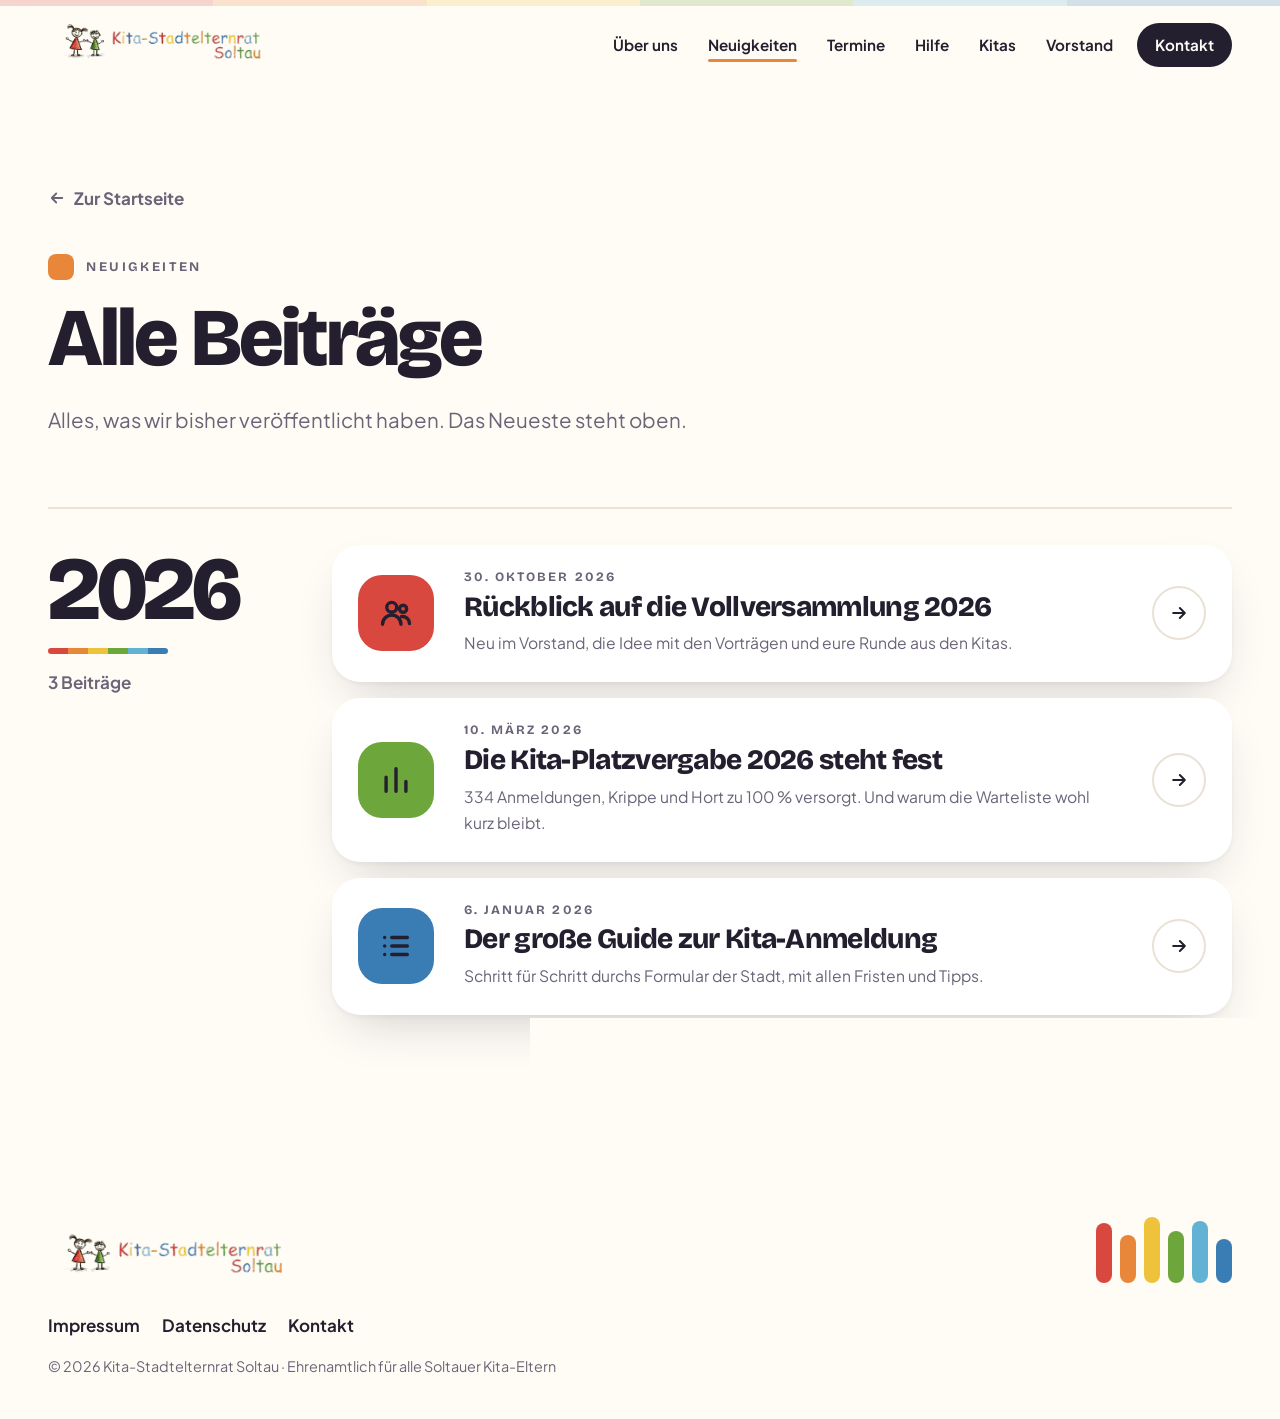
==== commit 7c427b5c: "Kitas im Menü, auf allen Seiten Co-Authored-By: Claude Opus 5.5 <noreply@anthropic.com>" ====
--- a/neuigkeiten/index.html
+++ b/neuigkeiten/index.html
@@ -28,6 +28,7 @@
       <a href="../neuigkeiten/" style="--c: var(--orange)" aria-current="page">Neuigkeiten</a>
       <a href="../#termine" style="--c: var(--gelb)">Termine</a>
       <a href="../#hilfe" style="--c: var(--gruen)">Hilfe</a>
+      <a href="../#kitas" style="--c: var(--gelb)">Kitas</a>
       <a href="../#vorstand" style="--c: var(--hellblau)">Vorstand</a>
       <a class="knopf-klein" href="../#kontakt" style="--c: var(--blau)">Kontakt</a>
     </nav>
--- a/css/stil.css
+++ b/css/stil.css
@@ -188,6 +188,7 @@
   .menue-offen .navi a:nth-child(4) { transition-delay: .3s; }
   .menue-offen .navi a:nth-child(5) { transition-delay: .35s; }
   .menue-offen .navi a:nth-child(6) { transition-delay: .4s; }
+  .menue-offen .navi a:nth-child(7) { transition-delay: .45s; }
   .menue-offen { overflow: hidden; }
 }
 
@@ -600,8 +601,77 @@
 .hilfe-deko { position: absolute; left: -40px; bottom: -60px; display: flex; gap: 12px; align-items: flex-end; opacity: .1; rotate: 12deg; pointer-events: none; }
 .hilfe-deko i { display: block; width: 40px; border-radius: 99px; background: var(--c); }
 
+/* ── Kitas: an wen wende ich mich? ──────────────────────────── */
+.weg { list-style: none; margin: 44px 0 0; padding: 0; display: grid; grid-template-columns: repeat(3, minmax(0, 1fr)); gap: 18px; }
+.weg li {
+  display: flex; gap: 18px; align-items: flex-start; padding: 24px 26px;
+  border-radius: 24px; background: var(--karte); box-shadow: var(--schatten);
+}
+.weg b {
+  flex: none; width: 48px; height: 48px; border-radius: 16px; background: var(--c); color: var(--auf-farbe);
+  display: grid; place-items: center; font: 800 1.4rem/1 var(--anzeige);
+}
+.weg h3 { font-size: 1.25rem; letter-spacing: -.02em; line-height: 1.15; }
+.weg p { color: var(--leise); margin-top: 6px; font-size: .98rem; line-height: 1.5; }
+.weg a, .kita-leer a, .kita-quelle a { color: var(--tinte); font-weight: 650; text-decoration-thickness: 2px; text-underline-offset: 3px; text-decoration-color: var(--gelb); }
+/* Die Suche braucht das Skript; ohne Skript bleibt die ganze Liste zum Aufklappen */
+.kita-suche { display: none; margin-top: 56px; }
+.js .kita-suche { display: block; }
+.kita-suche label {
+  display: block; margin-bottom: 14px;
+  font: 700 .82rem/1 var(--anzeige); letter-spacing: .2em; text-transform: uppercase; color: var(--leise);
+}
+.suchfeld { position: relative; max-width: 620px; }
+.suchfeld svg { position: absolute; left: 22px; top: 50%; width: 22px; height: 22px; translate: 0 -50%; color: var(--leise); pointer-events: none; }
+.suchfeld input {
+  width: 100%; padding: 18px 110px 18px 58px; border-radius: 999px;
+  border: 2px solid var(--linie); background: var(--karte); color: var(--tinte);
+  font: 600 1.1rem/1.2 var(--text); -webkit-appearance: none; appearance: none;
+  transition: border-color .25s, box-shadow .25s;
+}
+.suchfeld input::placeholder { color: var(--leise); font-weight: 500; }
+.suchfeld input:focus { outline: none; border-color: var(--gelb); box-shadow: 0 0 0 6px color-mix(in srgb, var(--gelb) 28%, transparent); }
+.kita-treffer { position: absolute; right: 24px; top: 50%; translate: 0 -50%; font-weight: 700; font-size: .9rem; color: var(--leise); }
+.kita-liste {
+  list-style: none; margin: 28px 0 0; padding: 0;
+  display: grid; grid-template-columns: repeat(2, minmax(0, 1fr)); gap: 12px; align-items: start;
+}
+.kita-liste li[hidden] { display: none; }
+/* Was die Suche wieder zeigt, rutscht kurz herein */
+.kita-liste li { animation: kita-rein .45s var(--weich); }
+@keyframes kita-rein { from { opacity: 0; translate: 0 12px; } }
+.kita {
+  border-radius: 22px; background: var(--karte); border: 1px solid var(--linie);
+  transition: border-color .3s, box-shadow .3s;
+}
+.kita[open] { border-color: color-mix(in srgb, var(--c) 50%, var(--linie)); box-shadow: var(--schatten); }
+.kita summary { list-style: none; cursor: pointer; display: flex; gap: 16px; align-items: center; padding: 16px 18px; }
+.kita summary::-webkit-details-marker { display: none; }
+.kita-zeichen {
+  flex: none; width: 46px; height: 46px; border-radius: 15px; background: var(--c); color: var(--auf-farbe);
+  display: grid; place-items: center; transition: transform .5s var(--feder), border-radius .4s var(--weich);
+}
+.kita-zeichen svg { width: 22px; height: 22px; }
+.kita summary:hover .kita-zeichen, .kita[open] .kita-zeichen { transform: rotate(-8deg); border-radius: 50%; }
+.kita-name { flex: 1; min-width: 0; }
+.kita-name b { display: block; font-weight: 700; font-size: 1.05rem; line-height: 1.25; }
+.kita-name small { display: block; margin-top: 2px; font-size: .9rem; line-height: 1.35; color: var(--leise); }
+.kita-pfeil { flex: none; width: 20px; height: 20px; color: var(--leise); transition: rotate .4s var(--weich); }
+.kita[open] .kita-pfeil { rotate: 180deg; }
+.kita-kontakt { display: grid; gap: 8px; padding: 0 18px 18px 80px; }
+.kita-kontakt a {
+  display: flex; gap: 12px; align-items: center; min-width: 0; padding: 11px 14px; border-radius: 14px;
+  background: var(--sanft); font-weight: 650; text-decoration: none; overflow-wrap: anywhere;
+  transition: background-color .25s, translate .3s var(--weich);
+}
+.kita-kontakt a:hover { background: color-mix(in srgb, var(--c) 22%, var(--sanft)); translate: 4px 0; }
+.kita-kontakt svg { flex: none; width: 18px; height: 18px; }
+.kita-kontakt .kita-mehr { background: none; padding-block: 6px; font-weight: 600; color: var(--leise); }
+.kita-leer { margin-top: 22px; color: var(--leise); }
+.kita-quelle { margin-top: 28px; max-width: 70ch; font-size: .92rem; color: var(--leise); }
+
 /* ── Vorstand ───────────────────────────────────────────────── */
-.vorstand-raster { display: grid; grid-template-columns: repeat(5, minmax(0, 1fr)); gap: 18px; margin-top: 56px; }
+.vorstand-raster { display: grid; grid-template-columns: repeat(6, minmax(0, 1fr)); gap: 18px; margin-top: 56px; }
 .person {
   padding: 26px 22px 28px; border-radius: var(--rund); background: var(--karte); box-shadow: var(--schatten);
   display: flex; flex-direction: column; gap: 6px; position: relative;
@@ -620,12 +690,6 @@
   animation: wackeln 2.6s ease-in-out infinite;
 }
 @keyframes wackeln { 0%, 70%, 100% { rotate: 0deg; } 76% { rotate: -8deg; } 84% { rotate: 7deg; } 92% { rotate: -3deg; } }
-.vertretung-hinweis {
-  margin-top: 28px; padding: 24px 28px; border-radius: 24px; background: var(--sanft);
-  display: flex; gap: 18px; align-items: center; flex-wrap: wrap;
-}
-.vertretung-hinweis p { color: var(--leise); flex: 1 1 30ch; min-width: 0; }
-.vertretung-hinweis b { color: var(--tinte); }
 
 /* ── Kontakt ────────────────────────────────────────────────── */
 .kontakt { background: var(--sanft); }
@@ -758,6 +822,8 @@
   .eintrag-kachel { width: 54px; height: 54px; border-radius: 18px; }
   .eintrag-kachel svg { width: 26px; height: 26px; }
   .eintrag-pfeil { display: none; }
+  .kita-kontakt { padding-left: 18px; }
+  .suchfeld input { padding-right: 84px; }
 }
 
 .recht { padding-bottom: 100px; }
@@ -777,6 +843,7 @@
 @media (max-width: 900px) {
   .drei, .zahlen-raster, .beitraege, .kontakt-raster { grid-template-columns: 1fr; }
   .einsatz-raster, .partner-raster, .hilfe-raster { grid-template-columns: 1fr; }
+  .weg, .kita-liste { grid-template-columns: 1fr; }
   .kleben { position: static; }
   .treppe { grid-template-columns: 1fr; }
   .stufe, .stufe:nth-child(n) { min-height: 0; }
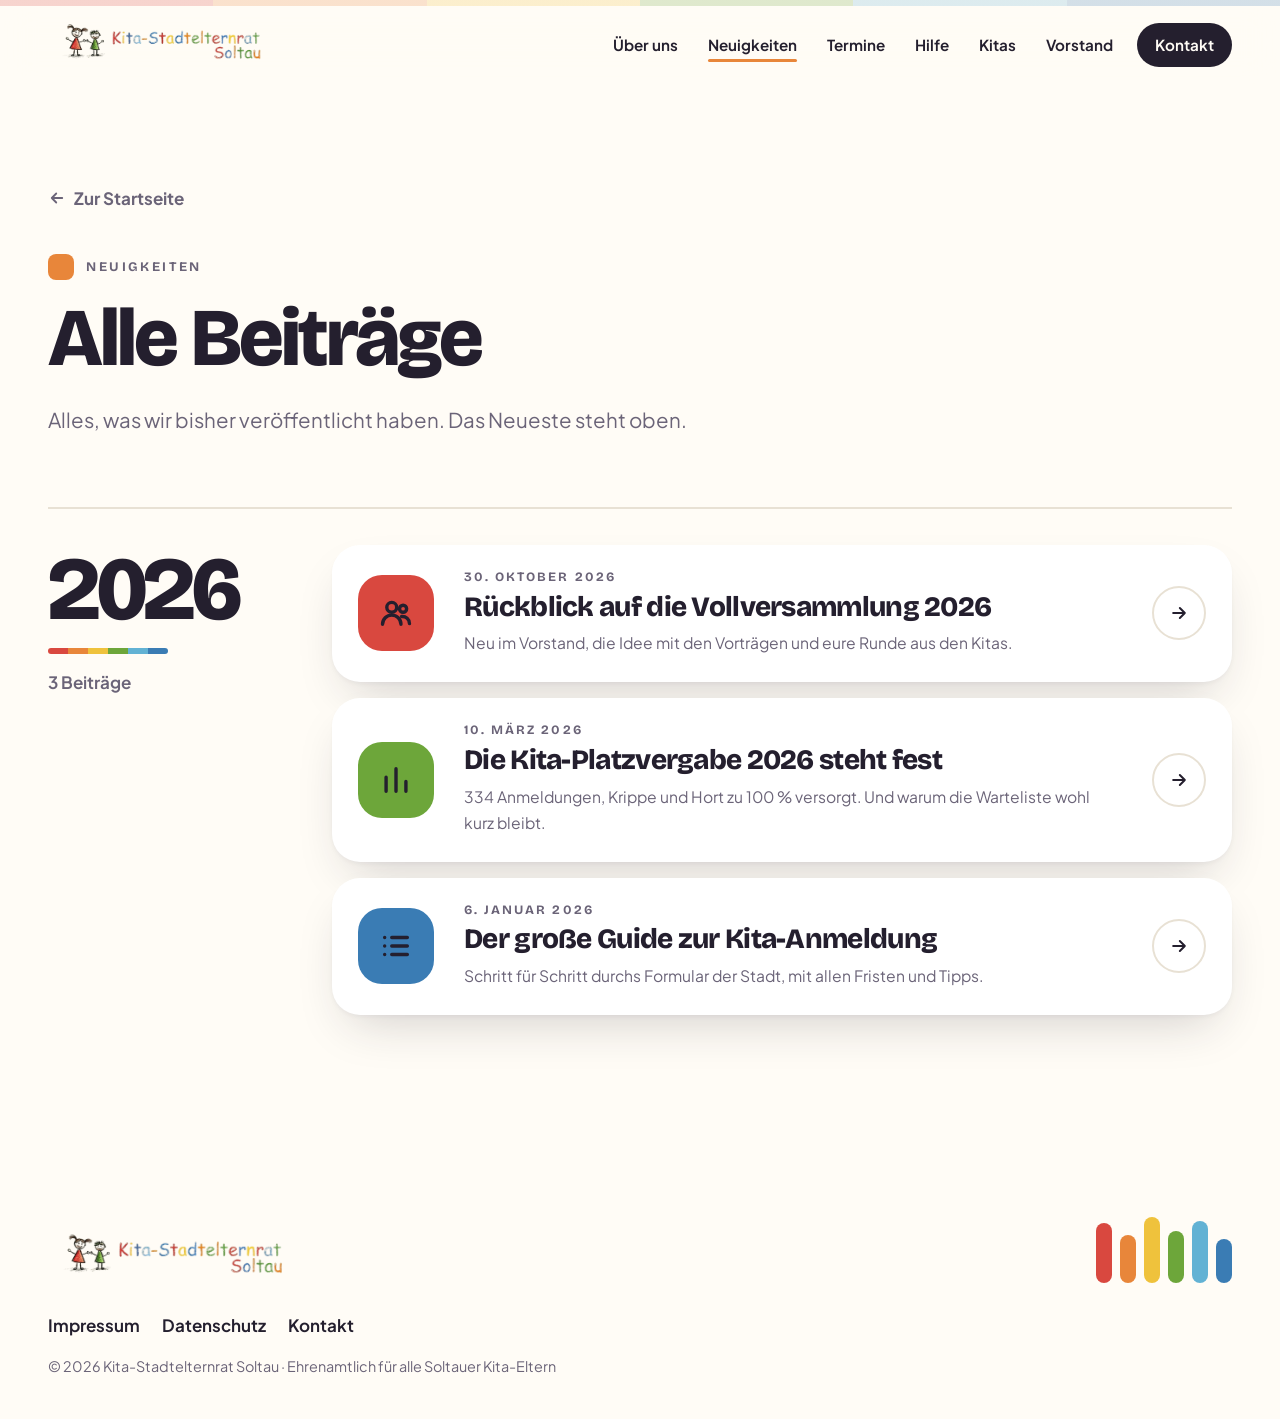
==== commit 4884e445: "Türkis als siebte Farbe für die Kitas, das Menü bleibt ein Farbverlauf Co-Authored-By: Claude Opus 5" ====
--- a/neuigkeiten/index.html
+++ b/neuigkeiten/index.html
@@ -28,7 +28,7 @@
       <a href="../neuigkeiten/" style="--c: var(--orange)" aria-current="page">Neuigkeiten</a>
       <a href="../#termine" style="--c: var(--gelb)">Termine</a>
       <a href="../#hilfe" style="--c: var(--gruen)">Hilfe</a>
-      <a href="../#kitas" style="--c: var(--gelb)">Kitas</a>
+      <a href="../#kitas" style="--c: var(--tuerkis)">Kitas</a>
       <a href="../#vorstand" style="--c: var(--hellblau)">Vorstand</a>
       <a class="knopf-klein" href="../#kontakt" style="--c: var(--blau)">Kontakt</a>
     </nav>
--- a/css/stil.css
+++ b/css/stil.css
@@ -22,6 +22,7 @@
   --orange: #E8863A;
   --gelb: #EFC23C;
   --gruen: #6DA63A;
+  --tuerkis: #40AC9F;        /* die siebte Farbe, zwischen Grün und Hellblau, für die Kitas */
   --hellblau: #62B2D4;
   --blau: #3A7CB4;
 
@@ -613,7 +614,7 @@
 }
 .weg h3 { font-size: 1.25rem; letter-spacing: -.02em; line-height: 1.15; }
 .weg p { color: var(--leise); margin-top: 6px; font-size: .98rem; line-height: 1.5; }
-.weg a, .kita-leer a, .kita-quelle a { color: var(--tinte); font-weight: 650; text-decoration-thickness: 2px; text-underline-offset: 3px; text-decoration-color: var(--gelb); }
+.weg a, .kita-leer a, .kita-quelle a { color: var(--tinte); font-weight: 650; text-decoration-thickness: 2px; text-underline-offset: 3px; text-decoration-color: var(--tuerkis); }
 /* Die Suche braucht das Skript; ohne Skript bleibt die ganze Liste zum Aufklappen */
 .kita-suche { display: none; margin-top: 56px; }
 .js .kita-suche { display: block; }
@@ -630,7 +631,7 @@
   transition: border-color .25s, box-shadow .25s;
 }
 .suchfeld input::placeholder { color: var(--leise); font-weight: 500; }
-.suchfeld input:focus { outline: none; border-color: var(--gelb); box-shadow: 0 0 0 6px color-mix(in srgb, var(--gelb) 28%, transparent); }
+.suchfeld input:focus { outline: none; border-color: var(--tuerkis); box-shadow: 0 0 0 6px color-mix(in srgb, var(--tuerkis) 28%, transparent); }
 .kita-treffer { position: absolute; right: 24px; top: 50%; translate: 0 -50%; font-weight: 700; font-size: .9rem; color: var(--leise); }
 .kita-liste {
   list-style: none; margin: 28px 0 0; padding: 0;
